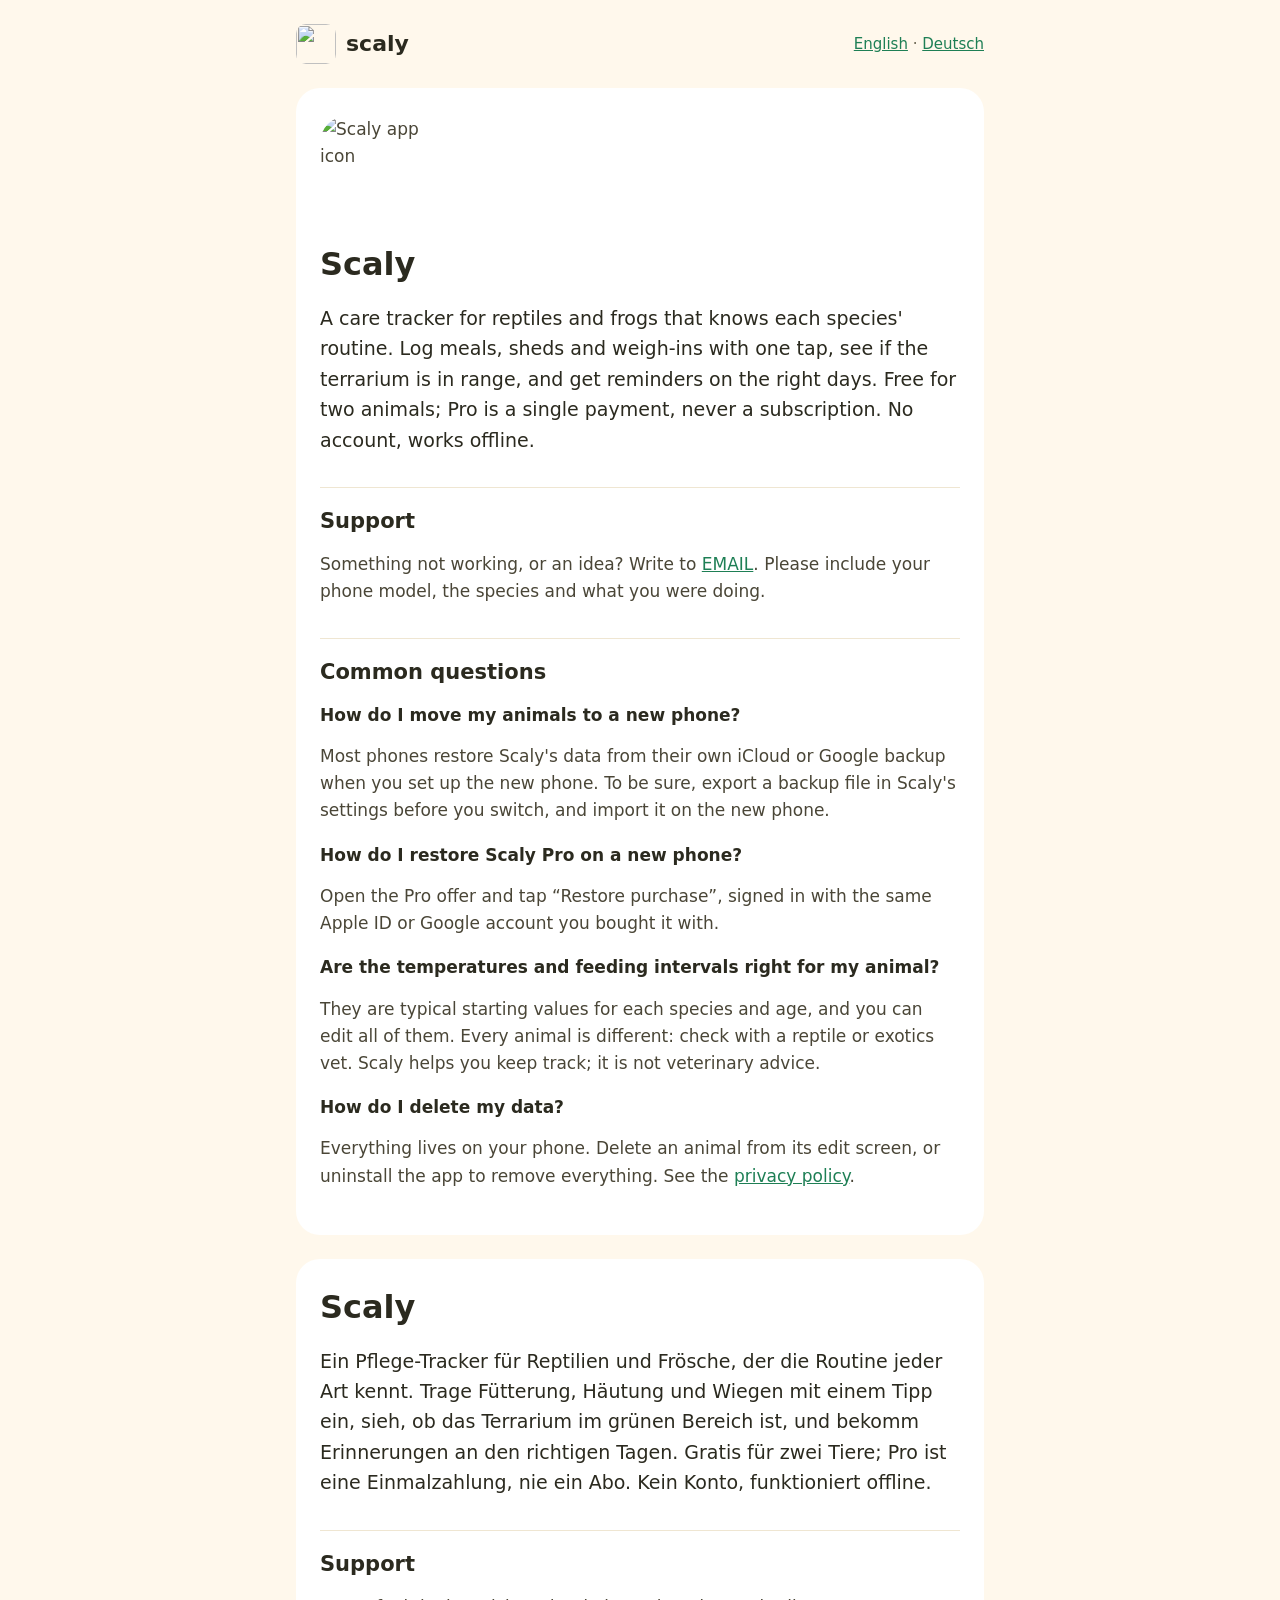
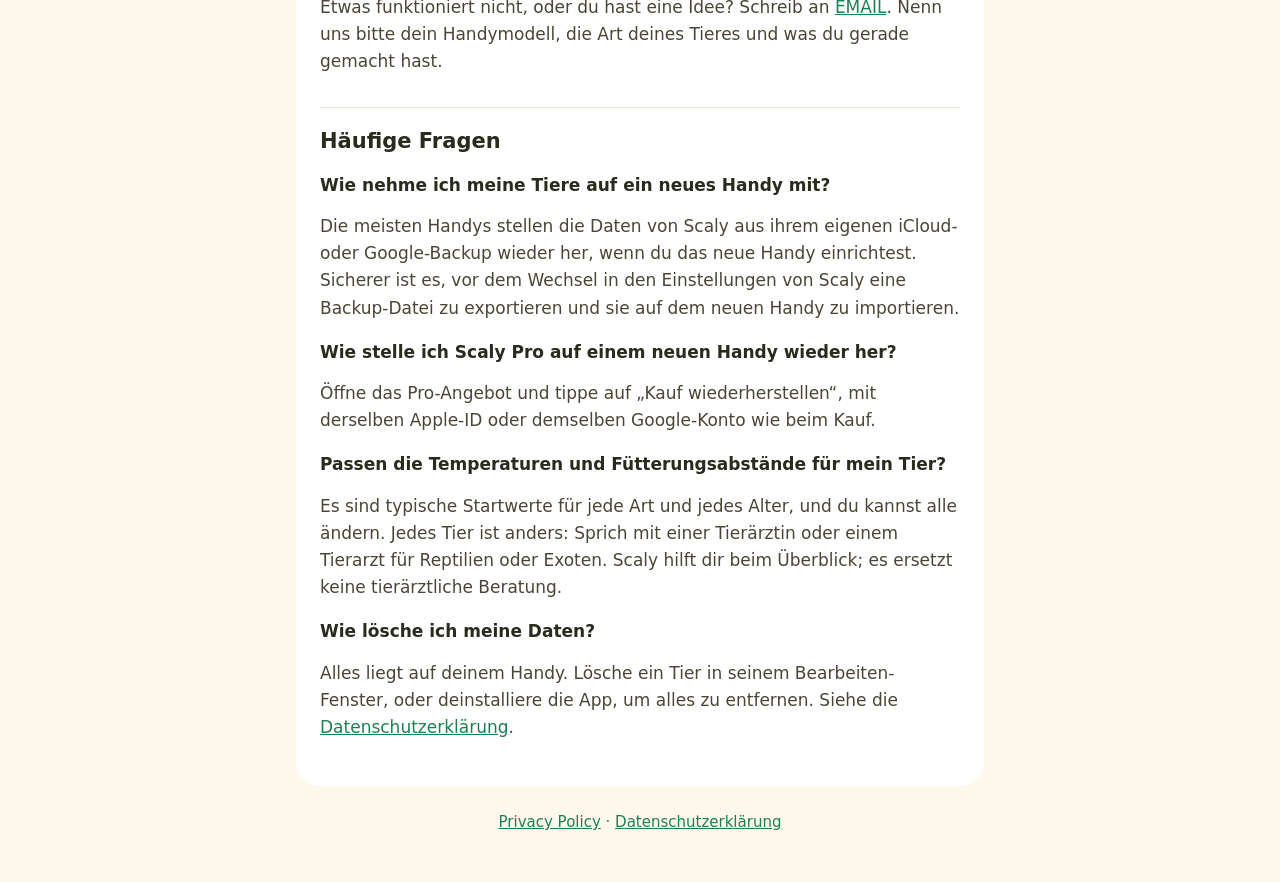
==== index.html @ f1f4703b "Scaly support page and privacy policy (draft: email, owner and date pending) Co-Authored-By: Claude " ====
<!doctype html>
<html lang="en">
<head>
<meta charset="utf-8">
<meta name="viewport" content="width=device-width, initial-scale=1">
<title>Scaly · Reptile care tracker</title>
<meta name="description" content="Scaly helps you care for your reptiles and frogs: feeding, shedding, weight and terrarium, by species. Pay once, no subscription.">
<link rel="icon" href="icon.png">
<link rel="stylesheet" href="style.css">
</head>
<body>
<main>
  <header>
    <a class="brand" href="./"><img src="icon.png" alt="" width="40" height="40">scaly</a>
    <nav aria-label="Language"><a href="#en">English</a> · <a href="#de">Deutsch</a></nav>
  </header>

  <article id="en" lang="en">
    <img class="hero" src="icon.png" alt="Scaly app icon" width="120" height="120">
    <h1>Scaly</h1>
    <p class="lead">A care tracker for reptiles and frogs that knows each species' routine. Log meals, sheds and weigh-ins with one tap, see if the terrarium is in range, and get reminders on the right days. Free for two animals; Pro is a single payment, never a subscription. No account, works offline.</p>

    <h2>Support</h2>
    <p>Something not working, or an idea? Write to <a href="mailto:EMAIL">EMAIL</a>. Please include your phone model, the species and what you were doing.</p>

    <h2>Common questions</h2>
    <h3>How do I move my animals to a new phone?</h3>
    <p>Most phones restore Scaly's data from their own iCloud or Google backup when you set up the new phone. To be sure, export a backup file in Scaly's settings before you switch, and import it on the new phone.</p>
    <h3>How do I restore Scaly Pro on a new phone?</h3>
    <p>Open the Pro offer and tap “Restore purchase”, signed in with the same Apple ID or Google account you bought it with.</p>
    <h3>Are the temperatures and feeding intervals right for my animal?</h3>
    <p>They are typical starting values for each species and age, and you can edit all of them. Every animal is different: check with a reptile or exotics vet. Scaly helps you keep track; it is not veterinary advice.</p>
    <h3>How do I delete my data?</h3>
    <p>Everything lives on your phone. Delete an animal from its edit screen, or uninstall the app to remove everything. See the <a href="privacy.html">privacy policy</a>.</p>
  </article>

  <article id="de" lang="de">
    <h1>Scaly</h1>
    <p class="lead">Ein Pflege-Tracker für Reptilien und Frösche, der die Routine jeder Art kennt. Trage Fütterung, Häutung und Wiegen mit einem Tipp ein, sieh, ob das Terrarium im grünen Bereich ist, und bekomm Erinnerungen an den richtigen Tagen. Gratis für zwei Tiere; Pro ist eine Einmalzahlung, nie ein Abo. Kein Konto, funktioniert offline.</p>

    <h2>Support</h2>
    <p>Etwas funktioniert nicht, oder du hast eine Idee? Schreib an <a href="mailto:EMAIL">EMAIL</a>. Nenn uns bitte dein Handymodell, die Art deines Tieres und was du gerade gemacht hast.</p>

    <h2>Häufige Fragen</h2>
    <h3>Wie nehme ich meine Tiere auf ein neues Handy mit?</h3>
    <p>Die meisten Handys stellen die Daten von Scaly aus ihrem eigenen iCloud- oder Google-Backup wieder her, wenn du das neue Handy einrichtest. Sicherer ist es, vor dem Wechsel in den Einstellungen von Scaly eine Backup-Datei zu exportieren und sie auf dem neuen Handy zu importieren.</p>
    <h3>Wie stelle ich Scaly Pro auf einem neuen Handy wieder her?</h3>
    <p>Öffne das Pro-Angebot und tippe auf „Kauf wiederherstellen“, mit derselben Apple-ID oder demselben Google-Konto wie beim Kauf.</p>
    <h3>Passen die Temperaturen und Fütterungsabstände für mein Tier?</h3>
    <p>Es sind typische Startwerte für jede Art und jedes Alter, und du kannst alle ändern. Jedes Tier ist anders: Sprich mit einer Tierärztin oder einem Tierarzt für Reptilien oder Exoten. Scaly hilft dir beim Überblick; es ersetzt keine tierärztliche Beratung.</p>
    <h3>Wie lösche ich meine Daten?</h3>
    <p>Alles liegt auf deinem Handy. Lösche ein Tier in seinem Bearbeiten-Fenster, oder deinstalliere die App, um alles zu entfernen. Siehe die <a href="privacy.html#de">Datenschutzerklärung</a>.</p>
  </article>

  <footer><a href="privacy.html">Privacy Policy</a> · <a href="privacy.html#de">Datenschutzerklärung</a></footer>
</main>
</body>
</html>
---- style.css ----
/* Scaly site: the app's direction E palette (sand ground, vivid green, warm orange accent). */
:root {
  --bg: #fff8ec;
  --card: #ffffff;
  --text: #2b2a1f;
  --body: #4a4637;
  --muted: #6b6552;
  --line: #efe6d2;
  --link: #1e7f55;
  color-scheme: light dark;
}

@media (prefers-color-scheme: dark) {
  :root {
    --bg: #1c1b16;
    --card: #2a2820;
    --text: #f6f1e4;
    --body: #ddd6c4;
    --muted: #b9b19b;
    --line: #3a372c;
    --link: #6fcf97;
  }
}

* { box-sizing: border-box; }

body {
  margin: 0;
  background: var(--bg);
  color: var(--body);
  font: 17px/1.6 "Nunito", ui-rounded, system-ui, -apple-system, "Segoe UI", sans-serif;
}

main {
  max-width: 720px;
  margin: 0 auto;
  padding: 24px 16px 48px;
}

header {
  display: flex;
  flex-wrap: wrap;
  align-items: center;
  justify-content: space-between;
  gap: 12px;
  margin-bottom: 24px;
}

.brand {
  display: inline-flex;
  align-items: center;
  gap: 10px;
  color: var(--text);
  font-weight: 800;
  font-size: 22px;
  text-decoration: none;
}

.brand img { border-radius: 10px; }

nav { color: var(--muted); font-size: 15px; }

article {
  background: var(--card);
  border-radius: 24px;
  padding: 28px 24px;
  margin-bottom: 24px;
}

.hero {
  display: block;
  border-radius: 27px;
  margin-bottom: 8px;
}

h1, h2, h3 { color: var(--text); line-height: 1.25; }
h1 { font-size: 32px; margin: 0 0 4px; }
h2 { font-size: 21px; margin: 32px 0 8px; padding-top: 20px; border-top: 1px solid var(--line); }
h3 { font-size: 17px; margin: 20px 0 4px; }

.meta { color: var(--muted); font-size: 15px; margin: 0 0 16px; }
.lead { font-size: 19px; color: var(--text); }

a { color: var(--link); }

ul { padding-left: 22px; }
li + li { margin-top: 4px; }

footer { text-align: center; color: var(--muted); font-size: 15px; }
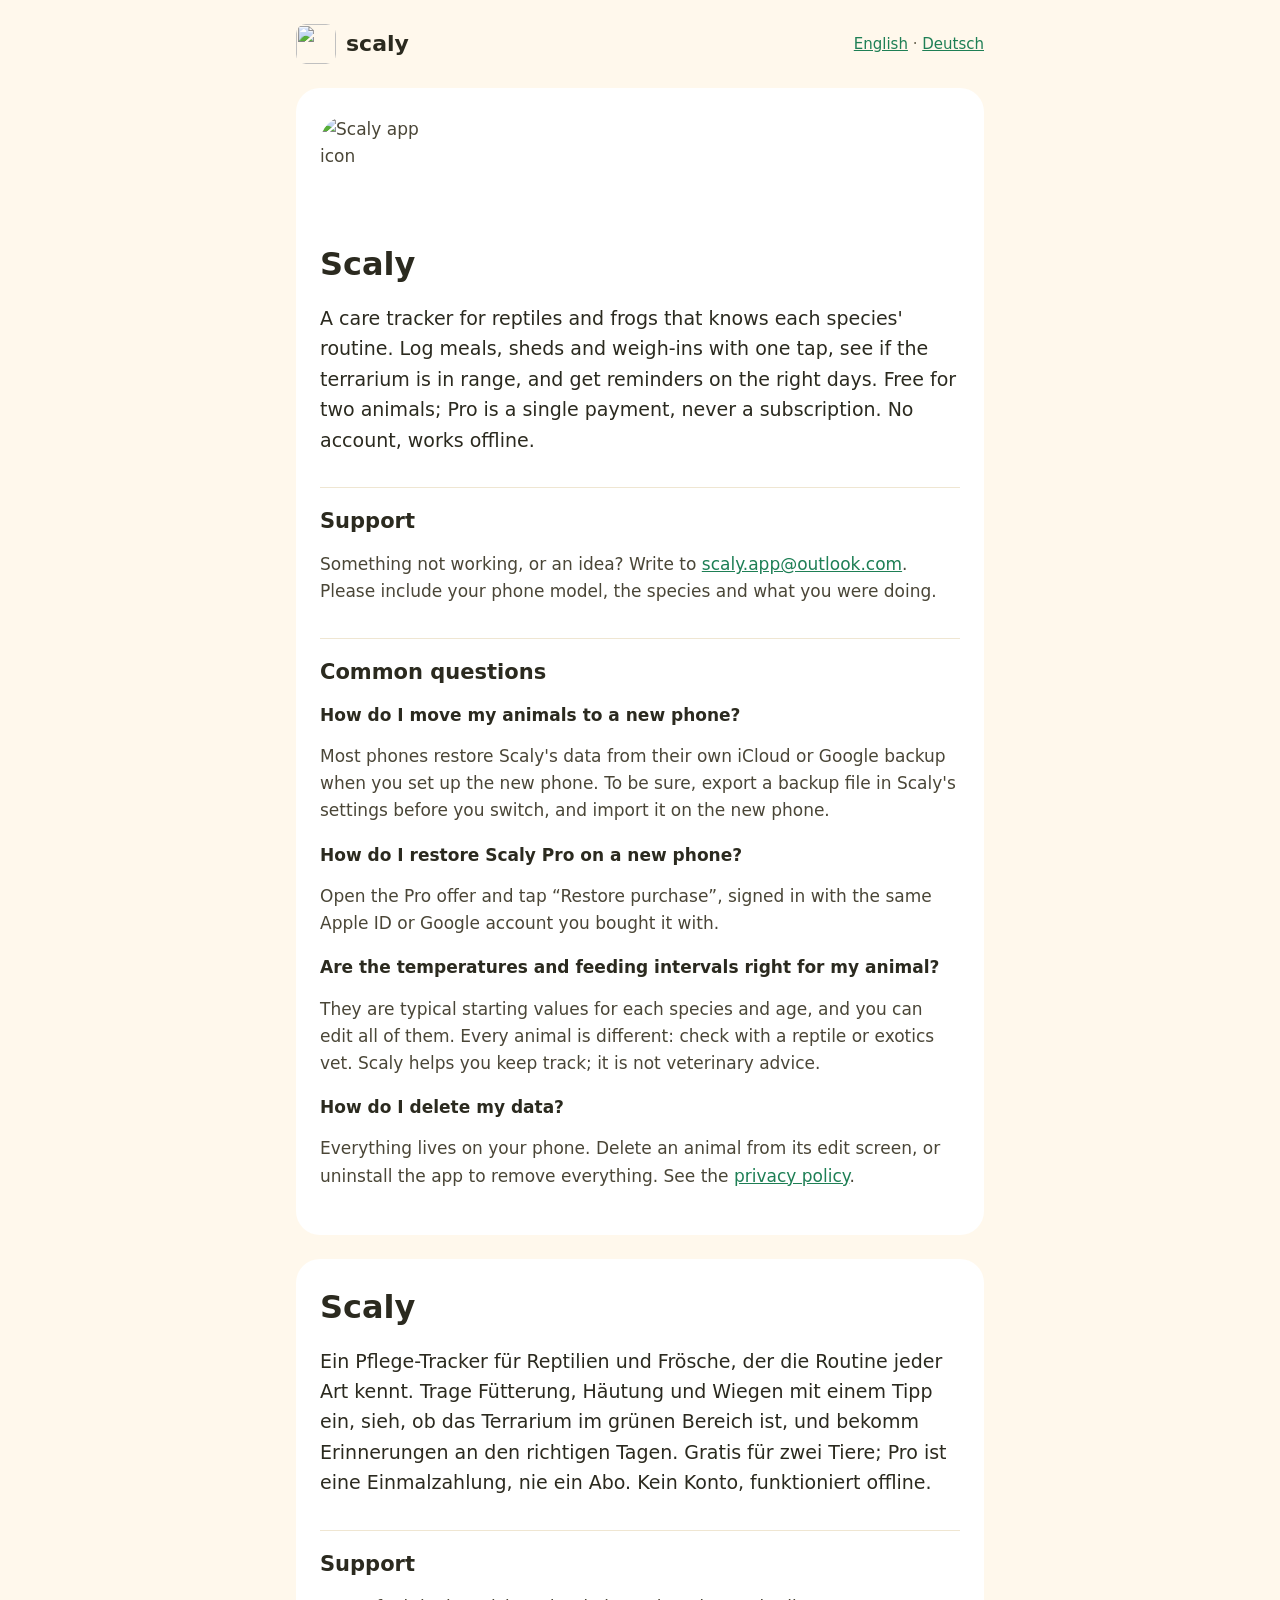
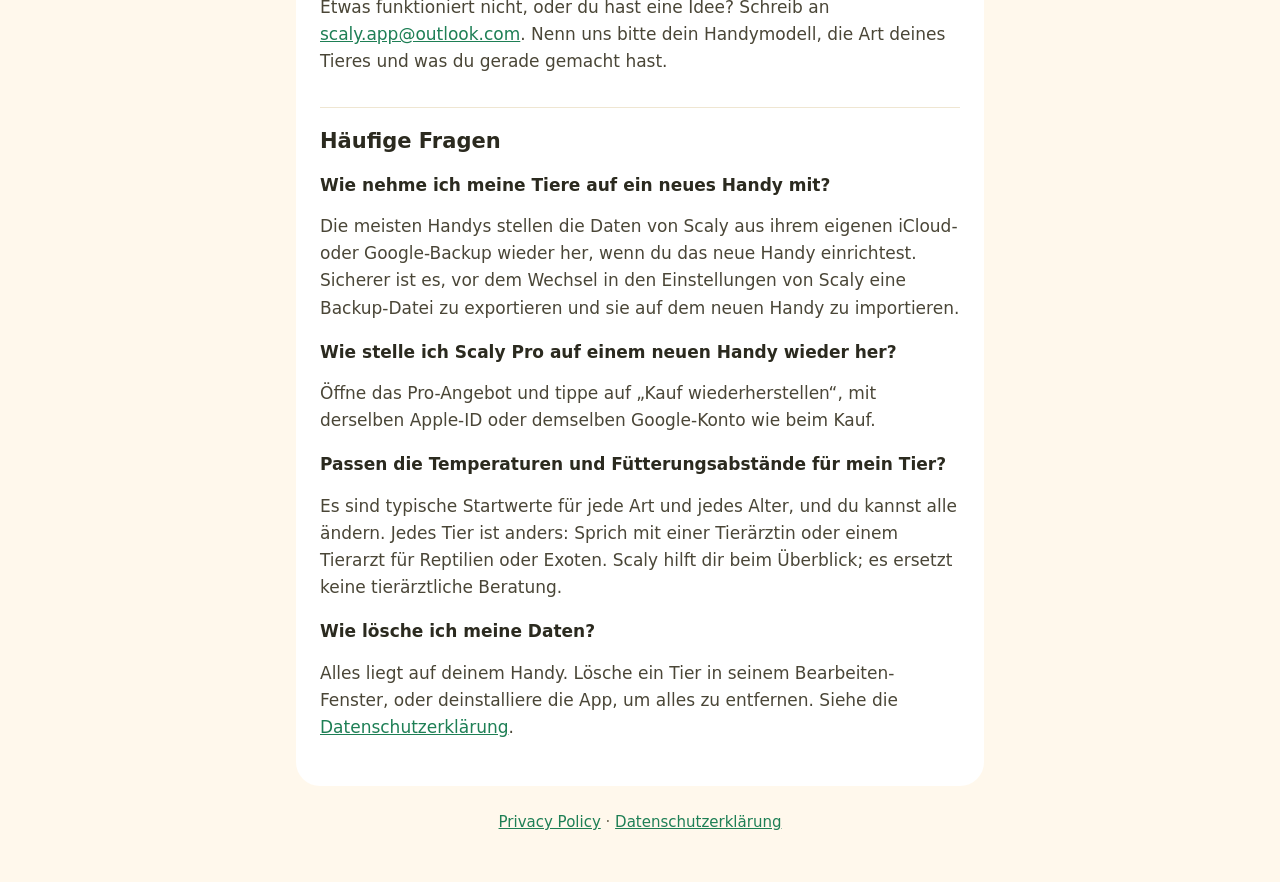
==== commit ee7e9ea0: "Support email (scaly.app@outlook.com), effective date, and the privacy policy covers the health log," ====
--- a/index.html
+++ b/index.html
@@ -21,7 +21,7 @@
     <p class="lead">A care tracker for reptiles and frogs that knows each species' routine. Log meals, sheds and weigh-ins with one tap, see if the terrarium is in range, and get reminders on the right days. Free for two animals; Pro is a single payment, never a subscription. No account, works offline.</p>
 
     <h2>Support</h2>
-    <p>Something not working, or an idea? Write to <a href="mailto:EMAIL">EMAIL</a>. Please include your phone model, the species and what you were doing.</p>
+    <p>Something not working, or an idea? Write to <a href="mailto:scaly.app@outlook.com">scaly.app@outlook.com</a>. Please include your phone model, the species and what you were doing.</p>
 
     <h2>Common questions</h2>
     <h3>How do I move my animals to a new phone?</h3>
@@ -39,7 +39,7 @@
     <p class="lead">Ein Pflege-Tracker für Reptilien und Frösche, der die Routine jeder Art kennt. Trage Fütterung, Häutung und Wiegen mit einem Tipp ein, sieh, ob das Terrarium im grünen Bereich ist, und bekomm Erinnerungen an den richtigen Tagen. Gratis für zwei Tiere; Pro ist eine Einmalzahlung, nie ein Abo. Kein Konto, funktioniert offline.</p>
 
     <h2>Support</h2>
-    <p>Etwas funktioniert nicht, oder du hast eine Idee? Schreib an <a href="mailto:EMAIL">EMAIL</a>. Nenn uns bitte dein Handymodell, die Art deines Tieres und was du gerade gemacht hast.</p>
+    <p>Etwas funktioniert nicht, oder du hast eine Idee? Schreib an <a href="mailto:scaly.app@outlook.com">scaly.app@outlook.com</a>. Nenn uns bitte dein Handymodell, die Art deines Tieres und was du gerade gemacht hast.</p>
 
     <h2>Häufige Fragen</h2>
     <h3>Wie nehme ich meine Tiere auf ein neues Handy mit?</h3>
